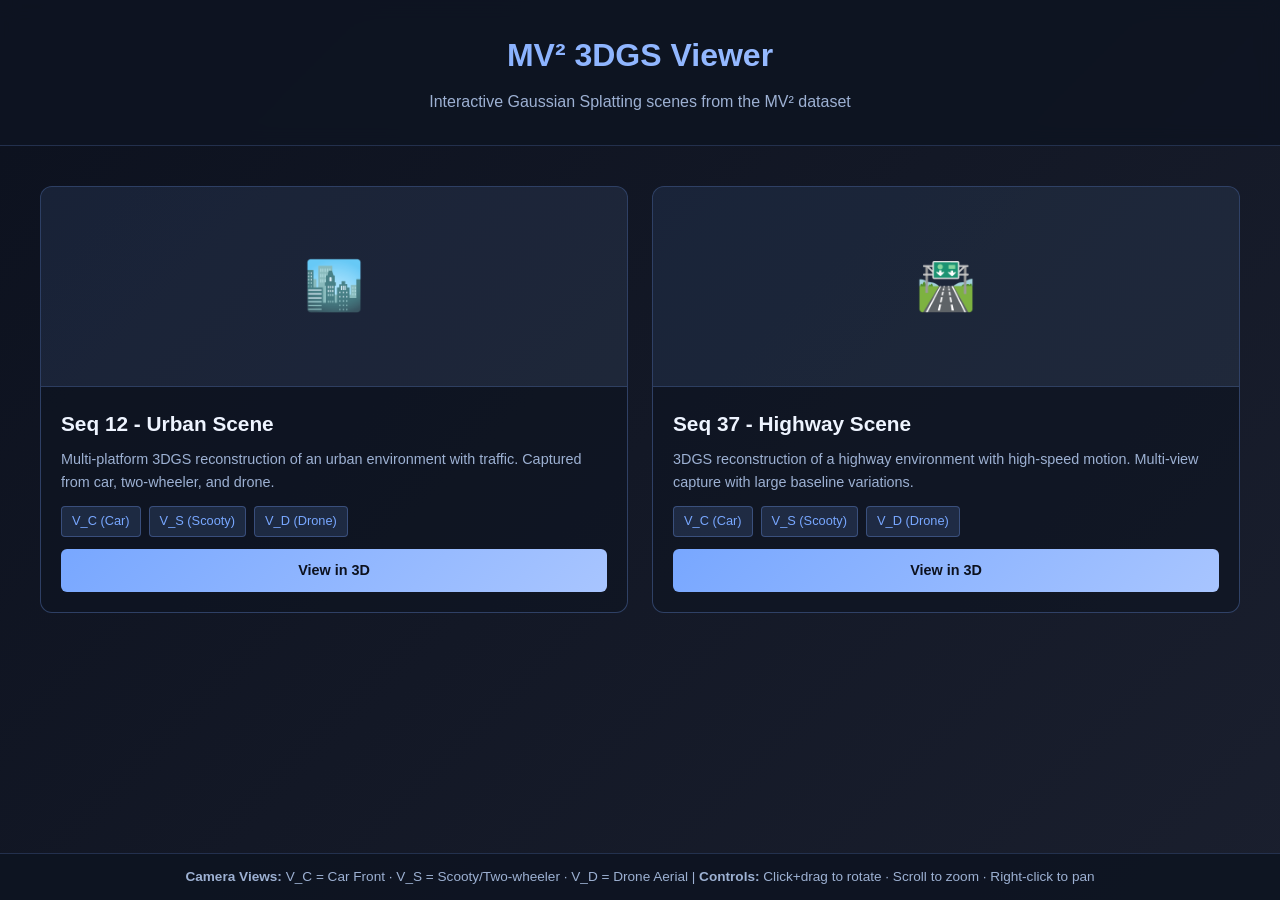
==== 3dgs-demo.html @ 2b0e9a2c "update" ====
<!DOCTYPE html>
<html lang="en">
<head>
<meta charset="UTF-8">
<meta name="viewport" content="width=device-width, initial-scale=1.0">
<title>MV² 3DGS Viewer - Interactive Demo</title>
<style>
  * { box-sizing: border-box; }
  html, body {
    width: 100%;
    height: 100%;
    margin: 0;
    padding: 0;
    background: linear-gradient(135deg, #0c111e 0%, #1a1f2e 100%);
    color: #eef4ff;
    font-family: -apple-system, BlinkMacSystemFont, 'Segoe UI', 'Roboto', sans-serif;
    line-height: 1.6;
  }
  
  .page {
    display: none;
    position: fixed;
    inset: 0;
    z-index: 10;
  }
  
  .page.active {
    display: flex;
    flex-direction: column;
  }
  
  /* Scene Grid Page */
  .scenes-page {
    flex-direction: column;
  }
  
  .scenes-page.active {
    display: flex;
  }
  
  header {
    background: rgba(14, 20, 34, 0.9);
    backdrop-filter: blur(10px);
    border-bottom: 1px solid rgba(120, 167, 255, 0.2);
    padding: 30px 40px;
    text-align: center;
  }
  
  h1 {
    margin: 0 0 8px 0;
    font-size: 2em;
    background: linear-gradient(135deg, #78a7ff, #a8c5ff);
    -webkit-background-clip: text;
    -webkit-text-fill-color: transparent;
    background-clip: text;
  }
  
  .tagline {
    color: #9db1d3;
    margin: 0;
  }
  
  .content {
    flex: 1;
    overflow-y: auto;
    padding: 40px;
  }
  
  .scenes-grid {
    display: grid;
    grid-template-columns: repeat(auto-fit, minmax(300px, 1fr));
    gap: 24px;
    max-width: 1200px;
    margin: 0 auto;
  }
  
  .scene-card {
    background: rgba(14, 20, 34, 0.6);
    border: 1px solid rgba(120, 167, 255, 0.3);
    border-radius: 12px;
    overflow: hidden;
    transition: all 0.3s ease;
    cursor: pointer;
    display: flex;
    flex-direction: column;
  }
  
  .scene-card:hover {
    border-color: rgba(120, 167, 255, 0.6);
    background: rgba(14, 20, 34, 0.8);
    box-shadow: 0 8px 24px rgba(120, 167, 255, 0.15);
    transform: translateY(-2px);
  }
  
  .scene-preview {
    width: 100%;
    height: 200px;
    background: linear-gradient(135deg, rgba(120, 167, 255, 0.1), rgba(168, 197, 255, 0.1));
    display: flex;
    align-items: center;
    justify-content: center;
    font-size: 3em;
    border-bottom: 1px solid rgba(120, 167, 255, 0.2);
  }
  
  .scene-info {
    padding: 20px;
    flex: 1;
    display: flex;
    flex-direction: column;
  }
  
  .scene-title {
    font-size: 1.3em;
    font-weight: 600;
    margin: 0 0 8px 0;
    color: #eef4ff;
  }
  
  .scene-desc {
    font-size: 0.9em;
    color: #9db1d3;
    margin: 0 0 12px 0;
    flex: 1;
  }
  
  .scene-cameras {
    display: flex;
    gap: 8px;
    flex-wrap: wrap;
    margin-bottom: 12px;
  }
  
  .camera-tag {
    background: rgba(120, 167, 255, 0.15);
    border: 1px solid rgba(120, 167, 255, 0.3);
    color: #78a7ff;
    padding: 4px 10px;
    border-radius: 4px;
    font-size: 0.8em;
    font-weight: 500;
  }
  
  .view-buttons {
    display: flex;
    gap: 8px;
  }
  
  .btn {
    flex: 1;
    padding: 10px 16px;
    border: none;
    border-radius: 6px;
    font-weight: 600;
    font-size: 0.9em;
    cursor: pointer;
    transition: all 0.2s;
    text-decoration: none;
    text-align: center;
    display: inline-block;
  }
  
  .btn-primary {
    background: linear-gradient(135deg, #78a7ff, #a8c5ff);
    color: #0c111e;
  }
  
  .btn-primary:hover {
    transform: translateY(-1px);
    box-shadow: 0 4px 12px rgba(120, 167, 255, 0.3);
  }
  
  .btn-secondary {
    background: rgba(120, 167, 255, 0.15);
    color: #78a7ff;
    border: 1px solid rgba(120, 167, 255, 0.3);
  }
  
  .btn-secondary:hover {
    background: rgba(120, 167, 255, 0.25);
  }
  
  /* Viewer Page */
  .viewer-page {
    position: fixed;
    inset: 0;
    z-index: 20;
    display: none;
    pointer-events: none;
  }
  
  .viewer-page.active {
    display: block;
    pointer-events: auto;
  }
  
  #viewer {
    position: absolute;
    inset: 0;
  }
  
  .viewer-hud {
    position: fixed;
    left: 16px;
    top: 16px;
    display: flex;
    gap: 8px;
    align-items: center;
    z-index: 4;
    pointer-events: none;
  }
  
  .pill {
    display: inline-flex;
    align-items: center;
    gap: 7px;
    min-height: 30px;
    padding: 6px 10px;
    border: 1px solid rgba(255, 255, 255, 0.14);
    border-radius: 5px;
    background: rgba(14, 20, 34, 0.82);
    color: #9db1d3;
    font-size: 12px;
    font-weight: 600;
    letter-spacing: 0.01em;
    backdrop-filter: blur(8px);
  }
  
  .dot {
    width: 7px;
    height: 7px;
    border-radius: 999px;
    background: #32c66a;
    box-shadow: 0 0 0 3px rgba(50, 198, 106, 0.18);
  }
  
  .viewer-controls {
    position: fixed;
    right: 16px;
    bottom: 16px;
    display: flex;
    gap: 8px;
    z-index: 4;
  }
  
  .control-btn {
    background: rgba(14, 20, 34, 0.82);
    border: 1px solid rgba(255, 255, 255, 0.14);
    color: #78a7ff;
    width: 40px;
    height: 40px;
    border-radius: 6px;
    cursor: pointer;
    font-size: 18px;
    display: flex;
    align-items: center;
    justify-content: center;
    backdrop-filter: blur(8px);
    transition: all 0.2s;
  }
  
  .control-btn:hover {
    background: rgba(14, 20, 34, 0.95);
    border-color: rgba(120, 167, 255, 0.5);
  }
  
  .status {
    position: fixed;
    right: 16px;
    bottom: 70px;
    z-index: 4;
    max-width: 360px;
    padding: 12px;
    border: 1px solid rgba(255, 255, 255, 0.14);
    border-radius: 6px;
    background: rgba(14, 20, 34, 0.82);
    color: #9db1d3;
    font-size: 12px;
    line-height: 1.45;
    backdrop-filter: blur(8px);
  }
  
  .status strong {
    color: #eef4ff;
  }
  
  .status.error {
    color: #ffd6d2;
    border-color: rgba(255, 120, 102, 0.32);
    background: rgba(60, 20, 24, 0.88);
  }
  
  .camera-selector {
    position: fixed;
    left: 16px;
    bottom: 16px;
    background: rgba(14, 20, 34, 0.82);
    border: 1px solid rgba(255, 255, 255, 0.14);
    border-radius: 6px;
    backdrop-filter: blur(8px);
    z-index: 4;
  }
  
  .camera-selector label {
    display: block;
    padding: 8px 12px;
    font-size: 12px;
    color: #9db1d3;
    font-weight: 600;
    margin: 0;
  }
  
  .camera-selector select {
    display: block;
    width: 100%;
    padding: 8px 12px;
    background: rgba(0, 0, 0, 0.3);
    border: none;
    border-top: 1px solid rgba(255, 255, 255, 0.14);
    color: #78a7ff;
    font-size: 12px;
    cursor: pointer;
  }
  
  canvas { display: block; }
  
  footer {
    position: fixed;
    bottom: 0;
    left: 0;
    right: 0;
    background: rgba(14, 20, 34, 0.9);
    border-top: 1px solid rgba(120, 167, 255, 0.2);
    padding: 12px;
    text-align: center;
    color: #9db1d3;
    font-size: 0.85em;
  }
  
  @media (max-width: 600px) {
    header { padding: 20px; }
    h1 { font-size: 1.4em; }
    .scenes-grid { grid-template-columns: 1fr; }
    .content { padding: 20px; }
  }
</style>
</head>
<body>

<!-- Scenes Directory Page -->
<div class="scenes-page active">
  <header>
    <h1>MV² 3DGS Viewer</h1>
    <p class="tagline">Interactive Gaussian Splatting scenes from the MV² dataset</p>
  </header>
  
  <div class="content">
    <div class="scenes-grid">
      <!-- Seq 12 -->
      <div class="scene-card" onclick="APP.launchScene('seq12', 'V_C')">
        <div class="scene-preview">🏙️</div>
        <div class="scene-info">
          <h3 class="scene-title">Seq 12 - Urban Scene</h3>
          <p class="scene-desc">Multi-platform 3DGS reconstruction of an urban environment with traffic. Captured from car, two-wheeler, and drone.</p>
          <div class="scene-cameras">
            <span class="camera-tag">V_C (Car)</span>
            <span class="camera-tag">V_S (Scooty)</span>
            <span class="camera-tag">V_D (Drone)</span>
          </div>
          <div class="view-buttons">
            <span class="btn btn-primary">View in 3D</span>
          </div>
        </div>
      </div>
      
      <!-- Seq 37 -->
      <div class="scene-card" onclick="APP.launchScene('seq37', 'V_C')">
        <div class="scene-preview">🛣️</div>
        <div class="scene-info">
          <h3 class="scene-title">Seq 37 - Highway Scene</h3>
          <p class="scene-desc">3DGS reconstruction of a highway environment with high-speed motion. Multi-view capture with large baseline variations.</p>
          <div class="scene-cameras">
            <span class="camera-tag">V_C (Car)</span>
            <span class="camera-tag">V_S (Scooty)</span>
            <span class="camera-tag">V_D (Drone)</span>
          </div>
          <div class="view-buttons">
            <span class="btn btn-primary">View in 3D</span>
          </div>
        </div>
      </div>
      
    </div>
  </div>
  
  <footer>
    <strong>Camera Views:</strong> V_C = Car Front · V_S = Scooty/Two-wheeler · V_D = Drone Aerial | 
    <strong>Controls:</strong> Click+drag to rotate · Scroll to zoom · Right-click to pan
  </footer>
</div>

<!-- 3DGS Viewer Page -->
<div class="viewer-page" id="viewerPage">
  <div id="viewer"></div>
  <div class="viewer-hud">
    <span class="pill"><span class="dot"></span><span id="sceneLabel">3DGS</span></span>
    <span class="pill" id="camLabel">V_C</span>
  </div>
  
  <div class="camera-selector">
    <label for="cameraSelect">Camera:</label>
    <select id="cameraSelect">
      <option value="V_C">Car (V_C)</option>
      <option value="V_S">Scooty (V_S)</option>
      <option value="V_D">Drone (V_D)</option>
      <option value="free">Free Camera</option>
    </select>
  </div>
  
  <div class="viewer-controls">
    <button class="control-btn" id="homeBtn" title="Reset Camera">⌂</button>
    <button class="control-btn" id="backBtn" title="Back to Scenes">←</button>
  </div>
  
  <div class="status" id="status"><strong>Loading</strong> splats...</div>
</div>

<script src="vendor/three-0.160.0.min.js"></script>
<script src="vendor/gaussian-splats-3d-0.4.7.umd.js"></script>

<script>
const APP = {
  currentScene: null,
  currentCam: null,
  viewer: null,
  scenes: {
    seq12: {
      label: 'seq12 combined 3DGS',
      path: 'assets/3dgs/seq12-all.ply',
      scale: [1, 1, 1],
    },
    seq37: {
      label: 'seq37 combined 3DGS',
      path: 'assets/3dgs/seq37-all.ply',
      scale: [1, 1, 1],
    },
  },
  sceneAliases: {
    seq012: 'seq12',
    seq037: 'seq37',
  },
  camLabels: {
    V_C: 'V_C (Car)',
    V_S: 'V_S (Scooty)',
    V_D: 'V_D (Drone)',
    free: 'Free',
  },
  poseMap: {},
  
  async init() {
    const params = new URLSearchParams(window.location.search);
    this.currentScene = params.get('scene') || null;
    this.currentCam = params.get('cam') || 'V_C';
    
    if (this.currentScene && this.scenes[this.currentScene]) {
      this.showViewer();
      await this.loadScene();
    }
  },
  
  launchScene(scene, cam) {
    this.currentScene = scene;
    this.currentCam = cam || this.currentCam || 'V_C';
    this.showViewer();
    this.loadScene();
  },
  
  showViewer() {
    document.querySelector('.scenes-page').classList.remove('active');
    document.getElementById('viewerPage').classList.add('active');
  },
  
  showScenes() {
    if (this.viewer) {
      this.viewer.dispose?.();
    }
    document.querySelector('.scenes-page').classList.add('active');
    document.getElementById('viewerPage').classList.remove('active');
  },
  
  async loadScene() {
    const sceneKey = this.sceneAliases[this.currentScene] || this.currentScene;
    const scene = this.scenes[sceneKey];
    
    if (!scene) {
      this.fail('Scene not found: ' + this.currentScene);
      return;
    }
    
    const status = document.getElementById('status');
    document.getElementById('sceneLabel').textContent = scene.label;
    document.getElementById('cameraSelect').value = this.currentCam;

    if (window.location.protocol === 'file:') {
      this.fail('Open the site through http://127.0.0.1:8000 so the viewer can fetch local PLY assets. Browsers block these asset requests from file:// pages.');
      return;
    }
    
    // Load camera poses if not already loaded
    if (!this.poseMap[sceneKey]) {
      try {
        const response = await fetch('assets/3dgs/camera-poses.json');
        if (response.ok) {
          this.poseMap = await response.json();
        }
      } catch (e) {}
    }
    
    const GaussianSplats3D = window.GaussianSplats3D || window['Gaussian Splats 3D'];
    if (!window.THREE || !GaussianSplats3D) {
      this.fail('Viewer libraries not loaded');
      return;
    }
    
    const scenePose = this.poseMap[sceneKey] || {};
    const track = scenePose.tracks && scenePose.tracks[this.currentCam];
    const preset = (scenePose.presets && scenePose.presets[this.currentCam]) || {
      label: 'Default camera',
      position: [0.35, -1.2, 0.35],
      lookAt: [0, 0.4, 0],
      up: [0, 0, 1],
    };
    
    // Use middle pose from trajectory for initial viewpoint
    let camera = { ...preset, label: this.camLabels[this.currentCam] || preset.label };
    if (track && track.points && track.points.length > 0) {
      const midIdx = Math.floor(track.points.length / 2);
      const midPoint = track.points[midIdx];
      const prevPoint = track.points[Math.max(0, midIdx - 1)];
      const nextPoint = track.points[Math.min(track.points.length - 1, midIdx + 1)];
      const direction = [nextPoint[0] - prevPoint[0], nextPoint[1] - prevPoint[1], nextPoint[2] - prevPoint[2]];
      const len = Math.sqrt(direction[0]*direction[0] + direction[1]*direction[1] + direction[2]*direction[2]);
      if (len > 0) {
        camera.lookAt = [midPoint[0] + direction[0]/len * 0.1, midPoint[1] + direction[1]/len * 0.1, midPoint[2] + direction[2]/len * 0.1];
      }
      camera.position = midPoint;
    }
    
    document.getElementById('camLabel').textContent = this.camLabels[this.currentCam] || 'Camera';
    
    try {
      // If viewer already exists, dispose it and reload
      if (this.viewer) {
        this.viewer.dispose?.();
        this.viewer = null;
      }
      
      const overlayScene = this.buildPoseScene(scenePose);
      this.viewer = new GaussianSplats3D.Viewer({
        rootElement: document.getElementById('viewer'),
        threeScene: new THREE.Scene(),
        cameraUp: camera.up || [0, 0, 1],
        initialCameraPosition: camera.position,
        initialCameraLookAt: camera.lookAt,
        sharedMemoryForWorkers: false,
        gpuAcceleratedSort: false,
        integerBasedSort: false,
      });
      
      this.initialCameraState = {
        position: camera.position,
        lookAt: camera.lookAt,
        up: camera.up || [0, 0, 1],
      };
      this.renderOverlayAfterSplats(overlayScene);
      
      await this.viewer.addSplatScene(scene.path, {
        splatAlphaRemovalThreshold: 3,
        showLoadingUI: true,
        progressiveLoad: true,
        position: [0, 0, 0],
        rotation: [0, 0, 0, 1],
        scale: scene.scale,
      });
      
      status.innerHTML = `<strong>${sceneKey}</strong> loaded · Camera: <strong>${camera.label}</strong>`;
      this.viewer.start();
    } catch (error) {
      this.fail(error?.message || 'Failed to load splat');
    }
  },

  renderOverlayAfterSplats(overlayScene) {
    if (!this.viewer || !overlayScene) return;

    const viewer = this.viewer;
    const originalRender = viewer.render.bind(viewer);
    viewer.render = () => {
      originalRender();

      if (!viewer.initialized || !viewer.splatRenderReady || viewer.isDisposingOrDisposed?.()) return;
      if (!viewer.renderer || !viewer.camera || overlayScene.children.length === 0) return;

      const savedAutoClear = viewer.renderer.autoClear;
      viewer.renderer.autoClear = false;
      viewer.renderer.clearDepth();
      viewer.renderer.render(overlayScene, viewer.camera);
      viewer.renderer.autoClear = savedAutoClear;
    };
  },
  
  buildPoseScene(poseData) {
    const overlay = new THREE.Scene();
    if (!poseData || !poseData.tracks) return overlay;
    
    const vec = (v) => new THREE.Vector3(v[0], v[1], v[2]);
    const allPoints = [];
    Object.values(poseData.tracks || {}).forEach(track => {
      (track.points || []).forEach(p => allPoints.push(vec(p)));
    });
    if (allPoints.length === 0) return overlay;
    
    const box = new THREE.Box3();
    allPoints.forEach(p => box.expandByPoint(p));
    const span = Math.max(0.04, box.getSize(new THREE.Vector3()).length());
    const frustumSizeScale = 0.0625;
    const trajectorySizeScale = 0.25;
    const dotSizeScale = 0.25;
    const frustumNear = span * 0.08 * frustumSizeScale;
    const frustumDepth = span * 0.14 * frustumSizeScale;
    const overlayRenderOrder = 10000;
    const yAxis = new THREE.Vector3(0, 1, 0);
    const tubeGeometry = new THREE.CylinderGeometry(1, 1, 1, 8, 1, true);
    const markerGeometry = new THREE.SphereGeometry(1, 8, 6);
    const presetMarkerGeometry = new THREE.SphereGeometry(1, 16, 12);
    const trajectoryTubeRadius = Math.max(span * 0.0017 * trajectorySizeScale, 0.00018);
    const trajectoryMarkerRadius = Math.max(span * 0.015 * 0.6 * dotSizeScale, 0.00035);
    const presetMarkerRadius = Math.max(span * 0.015 * dotSizeScale, 0.0005);
    const frustumTubeRadius = Math.max(span * 0.0035 * frustumSizeScale, 0.0006);
    const presetFrustumTubeRadius = Math.max(span * 0.005 * frustumSizeScale, 0.0008);

    const makeOverlayMaterial = (color, opacity = 1) => new THREE.MeshBasicMaterial({
      color,
      transparent: opacity < 1,
      opacity,
      depthTest: false,
      depthWrite: false,
      toneMapped: false,
    });

    const pinToOverlay = (object) => {
      object.renderOrder = overlayRenderOrder;
      object.frustumCulled = false;
      return object;
    };

    const addTubeSegments = (segments, radius, material) => {
      if (segments.length === 0) return;

      const mesh = pinToOverlay(new THREE.InstancedMesh(tubeGeometry, material, segments.length));
      const matrix = new THREE.Matrix4();
      const midpoint = new THREE.Vector3();
      const delta = new THREE.Vector3();
      const quaternion = new THREE.Quaternion();
      const scale = new THREE.Vector3();
      let count = 0;

      segments.forEach(([start, end]) => {
        delta.copy(end).sub(start);
        const length = delta.length();
        if (length < 0.000001) return;

        midpoint.copy(start).add(end).multiplyScalar(0.5);
        quaternion.setFromUnitVectors(yAxis, delta.normalize());
        scale.set(radius, length, radius);
        matrix.compose(midpoint, quaternion, scale);
        mesh.setMatrixAt(count, matrix);
        count += 1;
      });

      if (count === 0) return;
      mesh.count = count;
      mesh.instanceMatrix.needsUpdate = true;
      overlay.add(mesh);
    };

    const addTubePolyline = (points, color, radius, opacity) => {
      if (points.length < 2) return;

      const segments = [];
      for (let i = 1; i < points.length; i++) {
        segments.push([points[i - 1], points[i]]);
      }
      addTubeSegments(segments, radius, makeOverlayMaterial(color, opacity));
    };

    const addMarkers = (points, color, radius, opacity, geometry = markerGeometry) => {
      if (points.length === 0) return;

      const mesh = pinToOverlay(new THREE.InstancedMesh(geometry, makeOverlayMaterial(color, opacity), points.length));
      const matrix = new THREE.Matrix4();
      const quaternion = new THREE.Quaternion();
      const scale = new THREE.Vector3(radius, radius, radius);

      points.forEach((point, index) => {
        matrix.compose(point, quaternion, scale);
        mesh.setMatrixAt(index, matrix);
      });

      mesh.instanceMatrix.needsUpdate = true;
      overlay.add(mesh);
    };
    
    const getFrustumEdges = (position, lookAt, up) => {
      // Calculate camera frame
      const forward = lookAt.clone().sub(position);
      if (forward.lengthSq() < 0.000001) return [];
      forward.normalize();

      let upVec = up.clone().normalize();
      let right = new THREE.Vector3().crossVectors(forward, upVec).normalize();
      
      if (right.lengthSq() < 0.0001) right = new THREE.Vector3(1, 0, 0);
      upVec = new THREE.Vector3().crossVectors(right, forward).normalize();
      
      // Compute frustum corners with 16:9 aspect ratio
      const near = position.clone().add(forward.clone().multiplyScalar(frustumNear));
      const far = position.clone().add(forward.clone().multiplyScalar(frustumDepth));
      
      const nearHeight = frustumNear * 0.7;
      const farHeight = frustumDepth * 0.7;
      
      const n1 = near.clone().add(right.clone().multiplyScalar(nearHeight)).add(upVec.clone().multiplyScalar(nearHeight * 0.5625));
      const n2 = near.clone().add(right.clone().multiplyScalar(-nearHeight)).add(upVec.clone().multiplyScalar(nearHeight * 0.5625));
      const n3 = near.clone().add(right.clone().multiplyScalar(-nearHeight)).add(upVec.clone().multiplyScalar(-nearHeight * 0.5625));
      const n4 = near.clone().add(right.clone().multiplyScalar(nearHeight)).add(upVec.clone().multiplyScalar(-nearHeight * 0.5625));
      
      const f1 = far.clone().add(right.clone().multiplyScalar(farHeight)).add(upVec.clone().multiplyScalar(farHeight * 0.5625));
      const f2 = far.clone().add(right.clone().multiplyScalar(-farHeight)).add(upVec.clone().multiplyScalar(farHeight * 0.5625));
      const f3 = far.clone().add(right.clone().multiplyScalar(-farHeight)).add(upVec.clone().multiplyScalar(-farHeight * 0.5625));
      const f4 = far.clone().add(right.clone().multiplyScalar(farHeight)).add(upVec.clone().multiplyScalar(-farHeight * 0.5625));
      
      return [
        [position, n1], [position, n2], [position, n3], [position, n4],
        [n1, n2], [n2, n3], [n3, n4], [n4, n1],
        [f1, f2], [f2, f3], [f3, f4], [f4, f1],
        [n1, f1], [n2, f2], [n3, f3], [n4, f4],
      ];
    };

    const drawFrustumEdges = (frustumEdges, color, opacity, radius = frustumTubeRadius) => {
      if (frustumEdges.length === 0) return;

      const haloMaterial = makeOverlayMaterial('#0c111e', Math.min(0.65, opacity));
      const coreMaterial = makeOverlayMaterial(color, Math.max(0.82, opacity));
      addTubeSegments(frustumEdges, radius * 1.9, haloMaterial);
      addTubeSegments(frustumEdges, radius, coreMaterial);
    };

    const getTrackLookAt = (points, index, distance) => {
      const position = points[index];
      const prev = points[Math.max(0, index - 1)];
      const next = points[Math.min(points.length - 1, index + 1)];
      let direction = next.clone().sub(prev);

      if (direction.lengthSq() < 0.000001) {
        for (let offset = 1; offset < points.length; offset++) {
          const after = points[index + offset];
          if (after) {
            direction = after.clone().sub(position);
            if (direction.lengthSq() >= 0.000001) break;
          }

          const before = points[index - offset];
          if (before) {
            direction = position.clone().sub(before);
            if (direction.lengthSq() >= 0.000001) break;
          }
        }
      }

      if (direction.lengthSq() < 0.000001) direction = new THREE.Vector3(0, 1, 0);
      return position.clone().add(direction.normalize().multiplyScalar(distance));
    };
    
    // Draw camera trajectories with frustums at each pose
    Object.entries(poseData.tracks || {}).forEach(([key, track]) => {
      const points = (track.points || []).map(vec);
      if (points.length < 1) return;
      
      // Draw trajectory line
      const color = track.color || '#ffffff';
      addTubePolyline(points, color, trajectoryTubeRadius, 0.72);
      
      // Draw every available camera pose, not just a sparse sample.
      const frustumEdges = [];
      points.forEach((point, index) => {
        const lookAtPoint = getTrackLookAt(points, index, Math.max(frustumNear * 1.5, frustumDepth));
        if (lookAtPoint) {
          frustumEdges.push(...getFrustumEdges(point, lookAtPoint, new THREE.Vector3(0, 0, 1)));
        }
      });
      drawFrustumEdges(frustumEdges, color, 0.72);
      addMarkers(points, color, trajectoryMarkerRadius, 0.78);
    });
    
    // Draw larger frustums and markers for presets
    Object.entries(poseData.presets || {}).forEach(([key, preset]) => {
      if (key === 'free') return;
      
      const color = preset.color || '#ffffff';
      const position = vec(preset.position);
      const lookAt = vec(preset.lookAt);
      const upVec = vec(preset.up || [0, 0, 1]);
      
      drawFrustumEdges(getFrustumEdges(position, lookAt, upVec), color, 1, presetFrustumTubeRadius);
      addMarkers([position], color, presetMarkerRadius, 1, presetMarkerGeometry);
    });
    
    return overlay;
  },

  resetCamera() {
    if (this.viewer && this.initialCameraState) {
      const { position, lookAt, up } = this.initialCameraState;
      this.viewer.camController.movementControls.reset();
    }
  },

  fail(message) {
    const status = document.getElementById('status');
    status.classList.add('error');
    status.innerHTML = `<strong>Error</strong><br>${message}`;
  },
};

// Event listeners
document.getElementById('backBtn').addEventListener('click', () => APP.showScenes());
document.getElementById('homeBtn').addEventListener('click', () => APP.resetCamera());

document.getElementById('cameraSelect').addEventListener('change', (e) => {
  APP.currentCam = e.target.value;
  APP.loadScene();
});

// Initialize on load
APP.init();
</script>

</body>
</html>
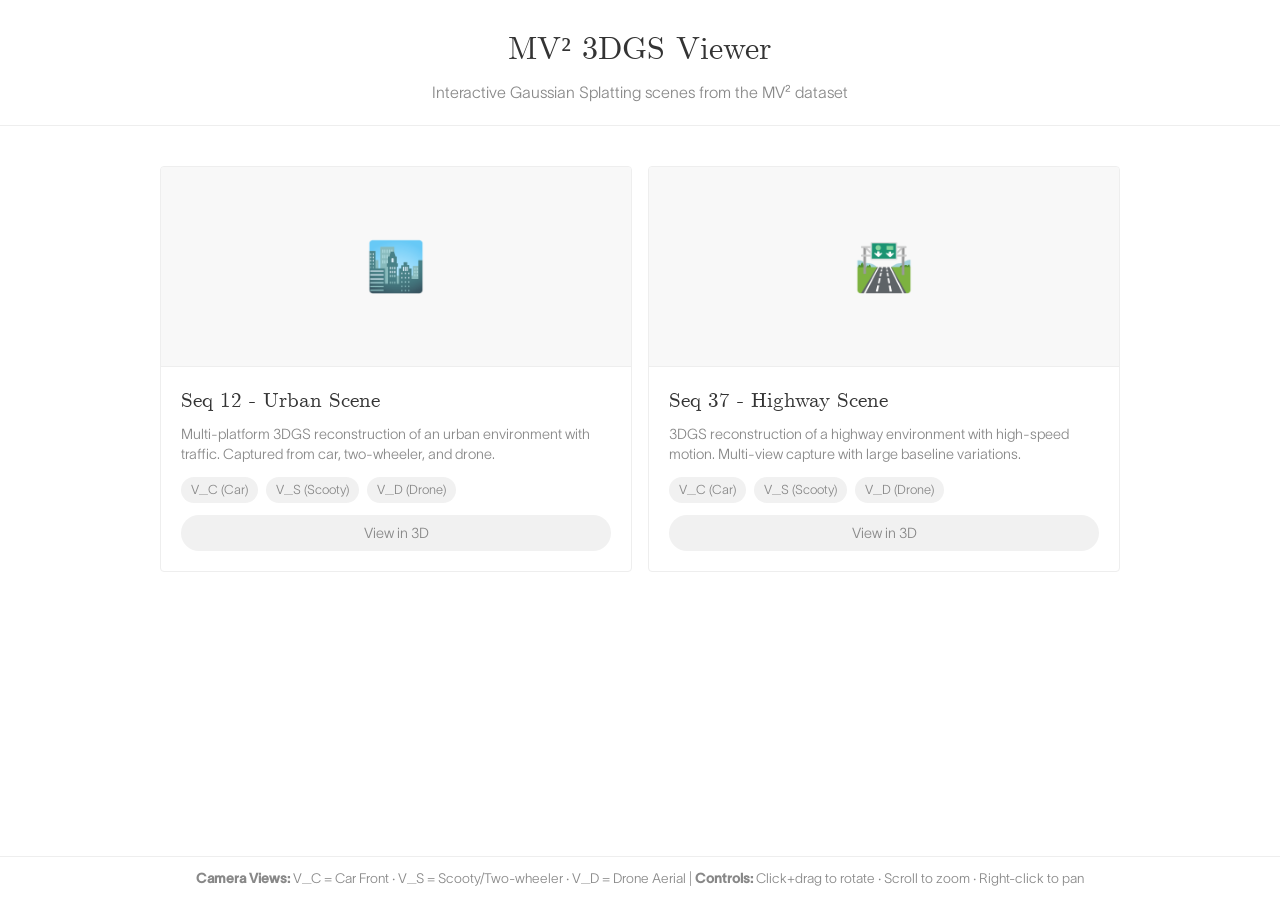
==== commit 36c0ad1a: "update" ====
--- a/3dgs-demo.html
+++ b/3dgs-demo.html
@@ -5,6 +5,27 @@
 <meta name="viewport" content="width=device-width, initial-scale=1.0">
 <title>MV² 3DGS Viewer - Interactive Demo</title>
 <style>
+  @font-face {
+    font-family: "Computer Modern Serif";
+    src: url("assets/fonts/cmunrm.woff2") format("woff2");
+    font-weight: 400;
+    font-style: normal;
+    font-display: swap;
+  }
+  @font-face {
+    font-family: "TWK Lausanne";
+    src: url("assets/fonts/twk200.woff2") format("woff2");
+    font-weight: 200;
+    font-style: normal;
+    font-display: swap;
+  }
+  @font-face {
+    font-family: "TWK Lausanne";
+    src: url("assets/fonts/twk500.woff2") format("woff2");
+    font-weight: 500;
+    font-style: normal;
+    font-display: swap;
+  }
   * { box-sizing: border-box; }
   html, body {
     width: 100%;
@@ -258,7 +279,6 @@
     backdrop-filter: blur(8px);
     transition: all 0.2s;
   }
-  
   .control-btn:hover {
     background: rgba(14, 20, 34, 0.95);
     border-color: rgba(120, 167, 255, 0.5);
@@ -342,6 +362,120 @@
     h1 { font-size: 1.4em; }
     .scenes-grid { grid-template-columns: 1fr; }
     .content { padding: 20px; }
+  }
+
+  /* Match the main site and the Do as I Do academic theme. */
+  html, body {
+    background: #fff;
+    color: #333;
+    font-family: "TWK Lausanne", sans-serif;
+    font-weight: 200;
+    line-height: 1.4;
+  }
+  header {
+    padding: 28px 24px 22px;
+    background: rgba(255, 255, 255, .94);
+    border-bottom: 1px solid #eee;
+    backdrop-filter: blur(8px);
+  }
+  h1,
+  .scene-title {
+    font-family: "Computer Modern Serif", serif;
+    font-weight: 400;
+  }
+  h1 {
+    color: #333;
+    background: none;
+    -webkit-text-fill-color: currentColor;
+  }
+  .tagline,
+  .scene-desc { color: #888; }
+  .content { padding: 40px 24px 76px; }
+  .scenes-grid {
+    max-width: 960px;
+    gap: 16px;
+  }
+  .scene-card {
+    background: #fff;
+    border: 1px solid #eee;
+    border-radius: 4px;
+    transition: border-color .2s ease-in-out, transform .2s ease-in-out;
+  }
+  .scene-card:hover {
+    background: #fff;
+    border-color: #ccc;
+    box-shadow: none;
+    transform: scale(1.01);
+  }
+  .scene-preview {
+    color: #333;
+    background: #f8f8f8;
+    border-bottom: 1px solid #eee;
+  }
+  .scene-title { color: #333; }
+  .camera-tag {
+    padding: 4px 10px;
+    color: #888;
+    background: #f1f1f1;
+    border: 0;
+    border-radius: 999px;
+    font-weight: 200;
+  }
+  .btn {
+    padding: 8px 16px;
+    border-radius: 999px;
+    font-family: inherit;
+    font-weight: 200;
+  }
+  .btn-primary,
+  .btn-secondary {
+    color: #888;
+    background: #f1f1f1;
+    border: 0;
+  }
+  .btn-primary:hover,
+  .btn-secondary:hover {
+    color: #fff;
+    background: #333;
+    box-shadow: none;
+    transform: none;
+  }
+  footer {
+    color: #888;
+    background: rgba(255, 255, 255, .94);
+    border-top: 1px solid #eee;
+    backdrop-filter: blur(8px);
+  }
+
+  /* The canvas stays dark; its floating controls use the same neutral pills. */
+  .viewer-page { background: #0c111e; }
+  .pill,
+  .status,
+  .camera-selector,
+  .control-btn {
+    color: #555;
+    background: rgba(255, 255, 255, .9);
+    border: 1px solid rgba(255, 255, 255, .7);
+    border-radius: 999px;
+    box-shadow: 0 2px 12px rgba(0, 0, 0, .1);
+    font-family: inherit;
+    font-weight: 200;
+  }
+  .status { border-radius: 4px; }
+  .status strong { color: #333; font-weight: 500; }
+  .control-btn { color: #555; }
+  .control-btn:hover {
+    color: #fff;
+    background: #333;
+    border-color: #333;
+  }
+  .camera-selector { border-radius: 4px; overflow: hidden; }
+  .camera-selector label { color: #888; font-weight: 200; }
+  .camera-selector select {
+    color: #333;
+    background: #f8f8f8;
+    border-top-color: #eee;
+    font-family: inherit;
   }
 </style>
 </head>
